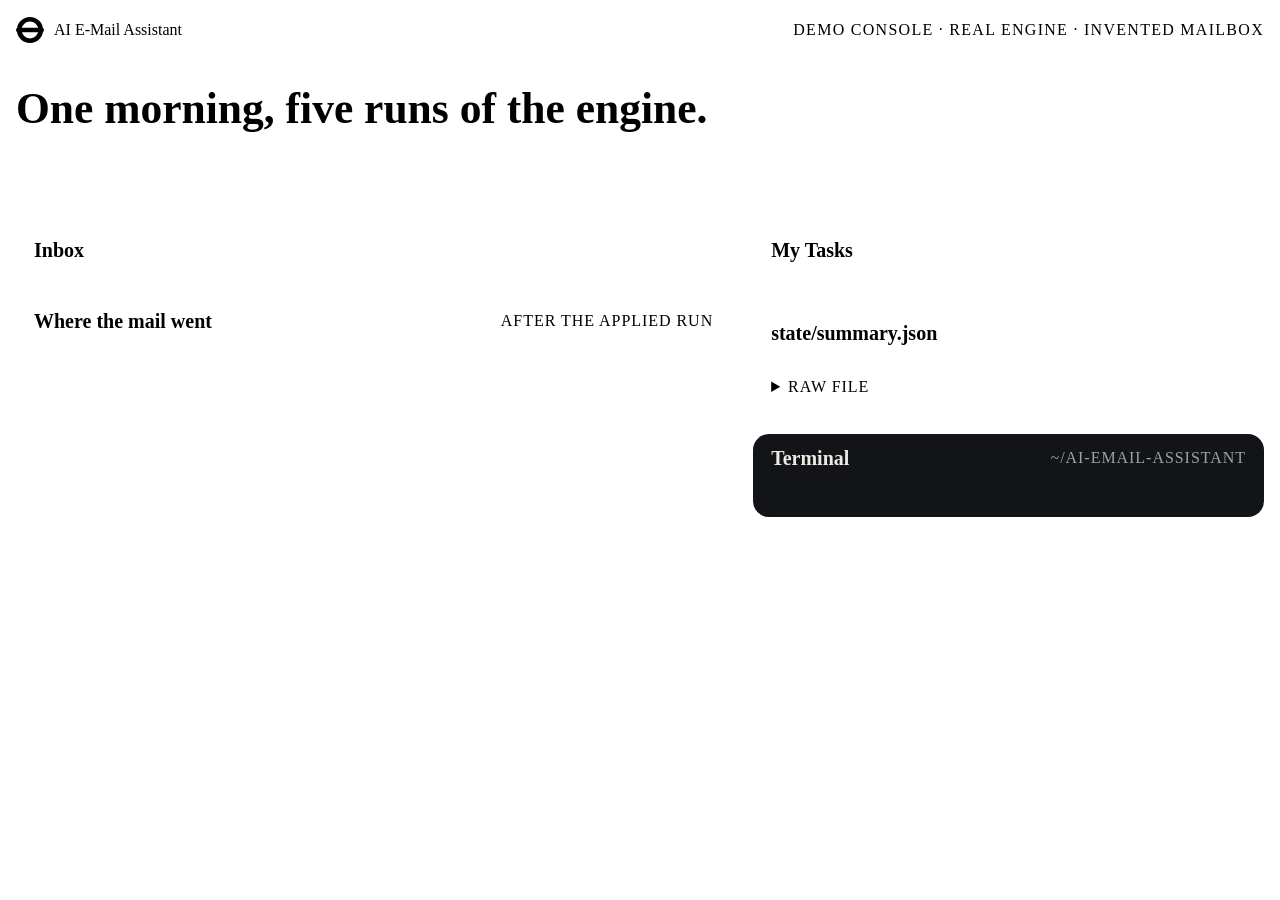
==== website/demo/index.html @ dd91ea79 "WIP: marketing site, demo and film (before syncing main) Co-Authored-By: Claude Opus 5.5 <noreply@an" ====
<!doctype html>
<html lang="en">
<head>
<meta charset="utf-8">
<meta name="viewport" content="width=device-width, initial-scale=1">
<title>Demo console · AI E-Mail Assistant</title>
<meta name="description" content="Step through a real run of the AI E-Mail Assistant engine on an invented mailbox: the inbox, the tasks, the terminal and the summary, before and after.">
<meta name="theme-color" content="#f4f2ec">
<link rel="icon" href="../docs/assets/brand/favicon.svg" type="image/svg+xml">
<link rel="stylesheet" href="../docs/assets/brand/transit.css">
<style>
*,*::before,*::after{box-sizing:border-box}
body{margin:0;background:var(--enamel);color:var(--ink);font:400 1rem/1.5 var(--read-face);font-variant-numeric:tabular-nums}
a{color:inherit;text-underline-offset:.2em}
:focus-visible{outline:3px solid var(--focus);outline-offset:2px;border-radius:4px}
h1,h2,h3{font-family:var(--sign-face);margin:0;line-height:1.05}
.wrap{width:min(1400px,100% - 32px);margin-inline:auto}
code{font-family:var(--mono-face);font-size:.92em}

.top{border-bottom:1px solid var(--rule)}
.top .wrap{display:flex;align-items:center;gap:16px;height:60px}
.brand{display:flex;align-items:center;gap:10px;font:800 1.1rem/1 var(--sign-face);text-decoration:none}
.top .note{margin-left:auto;font:600 .82rem/1.3 var(--sign-face);letter-spacing:.08em;text-transform:uppercase;color:var(--ink-2);text-align:right}
@media (max-width:700px){.top .note{display:none}}

/* the run as a line of stations */
.steps{padding:26px 0 8px}
.steps h1{font-size:clamp(1.9rem,3.4vw,2.8rem);font-weight:800;margin-bottom:22px}
.steps ol{position:relative;display:grid;grid-template-columns:repeat(5,1fr);margin:0;padding:0;list-style:none}
.steps ol::before{content:"";position:absolute;left:14px;right:14px;top:13px;height:8px;border-radius:4px;background:var(--l-trunk)}
.steps button{position:relative;display:block;width:100%;text-align:left;background:none;border:0;padding:44px 16px 4px 0;color:var(--ink-2);cursor:pointer;font:inherit}
.steps button::before{content:"";position:absolute;left:0;top:0;width:34px;height:34px;border-radius:50%;background:var(--enamel);border:5px solid var(--l-trunk);transition:transform .35s var(--step)}
.steps button[aria-current="step"]{color:var(--ink)}
.steps button[aria-current="step"]::before{background:var(--l-trunk);transform:scale(1.12)}
.steps button:hover::before{transform:scale(1.12)}
.steps b{display:block;font:700 1.15rem/1.1 var(--sign-face);color:var(--ink)}
.steps small{display:block;font-size:.9rem;margin-top:2px}
.caption{margin:14px 0 0;padding:14px 18px;border-radius:12px;background:var(--enamel-2);font-size:1.02rem}
.caption code{background:var(--enamel);padding:1px 6px;border-radius:5px}
@media (max-width:800px){
  .steps ol{grid-template-columns:1fr;gap:6px}
  .steps ol::before{left:13px;right:auto;top:10px;bottom:10px;width:8px;height:auto}
  .steps button{padding:4px 0 4px 50px;min-height:40px}
}

/* layout */
.grid{display:grid;grid-template-columns:minmax(0,7fr) minmax(0,5fr);gap:22px;padding:22px 0 64px}
.col{display:grid;gap:22px;align-content:start}
@media (max-width:1000px){.grid{grid-template-columns:1fr}}
.panel{background:var(--enamel);border:1px solid var(--rule);border-radius:16px;overflow:hidden}
.panel > header{display:flex;align-items:center;gap:12px;padding:14px 18px;border-bottom:1px solid var(--rule)}
.panel > header h2{font-size:1.25rem;font-weight:800}
.panel > header .meta{margin-left:auto;font:600 .88rem/1 var(--sign-face);letter-spacing:.06em;text-transform:uppercase;color:var(--ink-2)}
.panel > header .meta.sig{color:var(--signal)}

/* inbox: a plain mail list */
.mail{list-style:none;margin:0;padding:0}
.mail li{display:grid;grid-template-columns:14px minmax(0,11rem) minmax(0,1fr) auto;gap:4px 14px;align-items:center;padding:11px 18px;border-bottom:1px solid var(--enamel-3)}
.mail li:last-child{border-bottom:0}
.mail .u{width:9px;height:9px;border-radius:50%;background:var(--l-meeting-invite)}
.mail li:not(.unread) .u{background:transparent}
.mail .from{font-weight:700;white-space:nowrap;overflow:hidden;text-overflow:ellipsis}
.mail li:not(.unread) .from{font-weight:400;color:var(--ink-2)}
.mail .line1{min-width:0;display:flex;align-items:center;gap:8px;overflow:hidden}
.mail .subj{white-space:nowrap;overflow:hidden;text-overflow:ellipsis;min-width:0}
.mail li.unread .subj{font-weight:700}
.mail .snip{color:var(--ink-3);font-weight:400}
.mail .tags{display:flex;gap:5px;flex:none}
.mail .when{font:400 .85rem/1 var(--mono-face);color:var(--ink-3);white-space:nowrap}
.mail .star{color:var(--l-newsletter)}
.mail li.waiting{background:color-mix(in srgb,var(--signal) 7%,transparent)}
.mail .wait{display:inline-flex;align-items:center;gap:6px;font:700 .78rem/1 var(--sign-face);letter-spacing:.04em;color:var(--signal);flex:none}
.mail .wait::before{content:"";width:10px;height:10px;border-radius:50%;border:3px solid var(--signal)}
.mail .gone{padding:14px 18px;color:var(--ink-2);font-size:.95rem;display:block}
@media (max-width:700px){
  .mail li{grid-template-columns:12px 1fr auto}
  .mail .line1{grid-column:2/-1;flex-wrap:wrap}
  .mail .snip{display:none}
}

/* tasks */
.tasks{list-style:none;margin:0;padding:6px 0}
.tasks li{display:grid;grid-template-columns:26px 1fr;gap:12px;padding:12px 18px;align-items:start}
.tasks .box{width:22px;height:22px;border-radius:50%;border:2.5px solid var(--ink-2);margin-top:1px;display:grid;place-items:center}
.tasks li.done .box{background:var(--l-fyi);border-color:var(--l-fyi)}
.tasks li.done .t{text-decoration:line-through;color:var(--ink-3)}
.tasks .t{font-weight:700}
.tasks .d{display:flex;gap:10px;align-items:center;margin-top:5px;font-size:.88rem;color:var(--ink-2)}
.tasks .due{font:600 .8rem/1 var(--sign-face);letter-spacing:.04em;padding:5px 8px;border-radius:6px;background:var(--enamel-2);color:var(--ink)}
.empty{padding:22px 18px;color:var(--ink-2)}

/* terminal */
.term{background:#121417;color:#eceae4;border-color:#121417}
.term > header{border-color:#2c3035}
.term > header h2{color:#eceae4}
.term > header .meta{color:#9ea2a7}
.term pre{margin:0;padding:16px 18px 18px;font:400 .84rem/1.6 var(--mono-face);white-space:pre-wrap;word-break:break-word;max-height:540px;overflow:auto}
.term .cmd{color:#fff;font-weight:600}
.term .p{color:var(--signal)}
.term .dim{color:#9ea2a7}
.term .apply{color:#5fd48a}
.term .dry{color:#ffd166}

/* summary board */
.board{background:var(--panel);color:var(--panel-ink);border-color:var(--panel)}
.board > header{border-color:color-mix(in srgb,var(--panel-ink) 16%,transparent)}
.board > header h2{color:var(--panel-ink)}
.board > header .meta{color:var(--panel-ink-2)}
.board dl{display:grid;grid-template-columns:1fr auto;margin:0;padding:6px 18px 14px}
.board dt,.board dd{padding:9px 0;border-bottom:1px solid color-mix(in srgb,var(--panel-ink) 10%,transparent);margin:0}
.board dt{font:600 .98rem/1.2 var(--sign-face);letter-spacing:.05em;text-transform:uppercase;color:var(--panel-ink-2)}
.board dd{font:600 1.05rem/1.2 var(--mono-face);text-align:right}
.board dd.sig,.board dt.sig{color:var(--signal)}
.board details{padding:0 18px 16px}
.board summary{cursor:pointer;font:700 .9rem/1 var(--sign-face);letter-spacing:.06em;text-transform:uppercase;color:var(--panel-ink-2)}
.board details pre{font:400 .78rem/1.5 var(--mono-face);white-space:pre-wrap;max-height:320px;overflow:auto;color:var(--panel-ink-2)}

.mapwrap{padding:18px 18px 8px}

/* shot mode: one panel alone, for documentation screenshots */
html.shot body{background:var(--enamel)}
html.shot .top,html.shot .steps{display:none}
html.shot .grid{display:block;padding:0;width:100%}
html.shot .col{display:block}
html.shot [data-panel]{display:none}
html.shot [data-panel].on{display:block;border-radius:0;border:0}
html.shot .term pre{max-height:none}
</style>
</head>
<body>
<header class="top">
  <div class="wrap">
    <a class="brand" href="../">
      <svg width="28" height="28" viewBox="0 0 30 30" aria-hidden="true"><circle cx="15" cy="15" r="11.5" fill="none" stroke="currentColor" stroke-width="5"/><rect x="0" y="12.5" width="30" height="5" rx="2.5" fill="var(--signal)"/></svg>
      AI E-Mail Assistant
    </a>
    <p class="note">Demo console · real engine · invented mailbox</p>
  </div>
</header>

<main>
<div class="steps wrap">
  <h1>One morning, five runs of the engine.</h1>
  <ol id="steps"></ol>
  <p class="caption" id="caption" aria-live="polite"></p>
</div>

<div class="grid wrap">
  <div class="col">
    <section class="panel" data-panel="inbox" aria-labelledby="inbox-h">
      <header><h2 id="inbox-h">Inbox</h2><span class="meta" id="inbox-meta"></span></header>
      <ul class="mail" id="mail"></ul>
    </section>
    <section class="panel" data-panel="map" aria-labelledby="map-h">
      <header><h2 id="map-h">Where the mail went</h2><span class="meta">after the applied run</span></header>
      <div class="mapwrap"><svg id="map"></svg></div>
    </section>
  </div>
  <div class="col">
    <section class="panel" data-panel="tasks" aria-labelledby="tasks-h">
      <header><h2 id="tasks-h">My Tasks</h2><span class="meta" id="tasks-meta"></span></header>
      <ul class="tasks" id="tasks"></ul>
    </section>
    <section class="panel board" data-panel="board" aria-labelledby="board-h">
      <header><h2 id="board-h">state/summary.json</h2><span class="meta" id="board-meta"></span></header>
      <dl id="summary"></dl>
      <details><summary>Raw file</summary><pre id="raw"></pre></details>
    </section>
    <section class="panel term" data-panel="terminal" aria-labelledby="term-h">
      <header><h2 id="term-h">Terminal</h2><span class="meta">~/ai-email-assistant</span></header>
      <pre id="term"></pre>
    </section>
  </div>
</div>
</main>

<script type="module">
import { drawLineMap, lineVar, DARK_TEXT } from "../docs/assets/js/linemap.js";
const $ = (s) => document.querySelector(s);
const esc = (s) => String(s).replace(/[&<>"]/g, (c) => ({ "&": "&amp;", "<": "&lt;", ">": "&gt;", '"': "&quot;" })[c]);
const params = new URLSearchParams(location.search);
if (params.get("theme")) document.documentElement.dataset.theme = params.get("theme");

const snap = await fetch("../docs/assets/demo/run.json").then((r) => r.json());
const STEPS = {
  arrive: { label: "Arrive", sub: "38 unread overnight", text: "The invented mailbox at 08:00: 38 unread messages in the 7-day window, plus one older thread that a scheduled run never touches." },
  preview: { label: "Preview", sub: "dry run, 2 model calls", text: "<code>python3 runner.py</code> plans everything and changes nothing. Rules route 27 messages; 10 go to the first-pass model, 3 of those to the stronger one. Decisions are validated and cached for today." },
  apply: { label: "Apply", sub: "labels, sweeps, tasks", text: "<code>python3 runner.py --apply</code> reuses the preview's validated decisions with no new model call: four tasks first, then labels, then sweeps archive what is done." },
  quiet: { label: "Next hour", sub: "nothing new, no model", text: "The 09:00 scheduled run finds nothing new to classify. The message held for review is not re-sent today, so no model is launched." },
  done: { label: "Task done", sub: "thread archived", text: "You tick off “Approve the Q4 hiring plan” in Google Tasks. The next run syncs it and archives the thread, as the Action tag's <code>on_task_done</code> asks." },
};
const order = Object.keys(STEPS);
const fmtAge = (h) => (h < 24 ? `${Math.round(h)}h` : `${Math.round(h / 24)}d`);
const bullet = (tag, blind) => `<span class="bullet${blind ? " bullet--blind" : ""}"${DARK_TEXT.has(tag) ? " data-dark" : ""} style="--c:${lineVar(tag)}">AI/${esc(tag)}</span>`;
const day = (iso) => new Date(`${iso}T12:00:00`).toLocaleDateString("en-GB", { weekday: "short", day: "numeric", month: "short" });

$("#steps").innerHTML = order.map((k) => `<li><button type="button" data-step="${k}"><b>${STEPS[k].label}</b><small>${STEPS[k].sub}</small></button></li>`).join("");

function colour(line) {
  const e = esc(line);
  if (line.startsWith("$ ")) return `<span class="cmd"><span class="p">$</span>${e.slice(1)}</span>`;
  if (/^\s+DRY/.test(line)) return e.replace("DRY", '<span class="dry">DRY</span>');
  if (/^\s+APPLY/.test(line)) return e.replace("APPLY", '<span class="apply">APPLY</span>');
  if (/^\[/.test(line)) return `<span class="dim">${e}</span>`;
  return e;
}

let previous = null;
function show(name) {
  const step = snap.steps.find((s) => s.name === name);
  document.querySelectorAll("#steps button").forEach((b) => {
    if (b.dataset.step === name) b.setAttribute("aria-current", "step");
    else b.removeAttribute("aria-current");
  });
  $("#caption").innerHTML = STEPS[name].text;

  const inbox = step.mailbox.filter((m) => m.inbox);
  const gone = step.mailbox.length - inbox.length;
  const unread = inbox.filter((m) => m.unread).length;
  const waiting = name !== "arrive" && name !== "preview" ? inbox.filter((m) => snap.routes[m.id] === "waiting") : [];
  $("#inbox-meta").textContent = `${inbox.length} in inbox · ${unread} unread`;
  const blind = previous && previous !== name;
  $("#mail").innerHTML = inbox.map((m) => {
    const wait = waiting.includes(m);
    return `<li class="${m.unread ? "unread" : ""}${wait ? " waiting" : ""}">
      <span class="u" aria-label="${m.unread ? "unread" : "read"}"></span>
      <span class="from">${esc(m.from)}</span>
      <span class="line1">${m.starred ? '<svg class="star" role="img" aria-label="starred" width="15" height="15" viewBox="0 0 24 24"><path d="M12 3l2.7 5.6 6.1.8-4.5 4.2 1.1 6.1L12 16.8l-5.4 2.9 1.1-6.1-4.5-4.2 6.1-.8z" fill="currentColor"/></svg>' : ""}<span class="tags">${m.tags.map((t) => bullet(t, blind)).join("")}</span>${wait ? '<span class="wait">Waiting for you</span>' : ""}<span class="subj">${esc(m.subject)} <span class="snip">— ${esc(m.snippet)}</span></span></span>
      <span class="when">${fmtAge(m.hours)}</span></li>`;
  }).join("") + (gone ? `<li class="gone-row"><span class="gone">${gone} archived out of the inbox by sweeps and completed tasks; still searchable in All Mail.</span></li>` : "");

  const tasks = step.tasks;
  $("#tasks-meta").textContent = tasks.length ? `${tasks.filter((t) => t.status !== "completed").length} open` : "empty";
  $("#tasks").innerHTML = tasks.length ? tasks.map((t) => `<li class="${t.status === "completed" ? "done" : ""}"><span class="box" aria-hidden="true">${t.status === "completed" ? '<svg width="12" height="12" viewBox="0 0 24 24"><path d="M5 12.5l4.5 4.5L19 7.5" fill="none" stroke="#fff" stroke-width="3.4" stroke-linecap="round" stroke-linejoin="round"/></svg>' : ""}</span><div><div class="t">${esc(t.title)}</div><div class="d"><span class="due">Due ${day(t.due)}</span><span>AI/Action · linked to the thread</span></div></div></li>`).join("")
    : `<li class="empty">No tasks yet. ${name === "preview" ? "A dry run plans tasks but creates none." : "Nothing has run."}</li>`;

  const s = step.summary;
  if (s) {
    $("#board-meta").textContent = s.apply ? "applied" : "dry run";
    const rows = [
      ["Status", s.status.replace("_", " ")], ["Pending for the model", s.pending], ["Classified", s.classified],
      ["Reused from cache", s.cached], ["Archived", s.archived], ["Tasks created", s.tasks_created],
      ["Model calls this run", step.model_calls.length], ["Waiting for you", s.unresolved_ids.length],
    ];
    $("#summary").innerHTML = rows.map(([k, v]) => {
      const sig = k === "Waiting for you" && v ? ' class="sig"' : "";
      return `<dt${sig}>${k}</dt><dd${sig}>${esc(v)}</dd>`;
    }).join("") + (s.rule_candidates.length ? `<dt>Rule proposed</dt><dd>${esc(s.rule_candidates[0].query)}</dd>` : "");
    $("#raw").textContent = JSON.stringify({ ...s, started: undefined, finished: undefined }, null, 1);
  } else {
    $("#board-meta").textContent = "not written yet";
    $("#summary").innerHTML = `<dt>Status</dt><dd>no run yet</dd>`;
    $("#raw").textContent = "{}";
  }

  const lines = step.transcript.length
    ? step.transcript.flatMap((r) => [`$ ${r.command}`, ...r.output.split("\n"), ""])
    : ["$ ls state/", "ls: state/: No such file or directory"];
  $("#term").innerHTML = lines.map(colour).join("\n");
  previous = name;
  if (!params.get("shot")) history.replaceState(null, "", `?step=${name}${params.get("theme") ? `&theme=${params.get("theme")}` : ""}`);
}

document.querySelectorAll("#steps button").forEach((b) => b.addEventListener("click", () => show(b.dataset.step)));
drawLineMap($("#map"), snap, { label: "Where the demo mail went after the applied run" });
show(order.includes(params.get("step")) ? params.get("step") : "apply");

const shot = params.get("shot");
if (shot) {
  document.documentElement.classList.add("shot");
  document.querySelector(`[data-panel="${shot}"]`).classList.add("on");
}
document.documentElement.dataset.ready = "1";
</script>
</body>
</html>
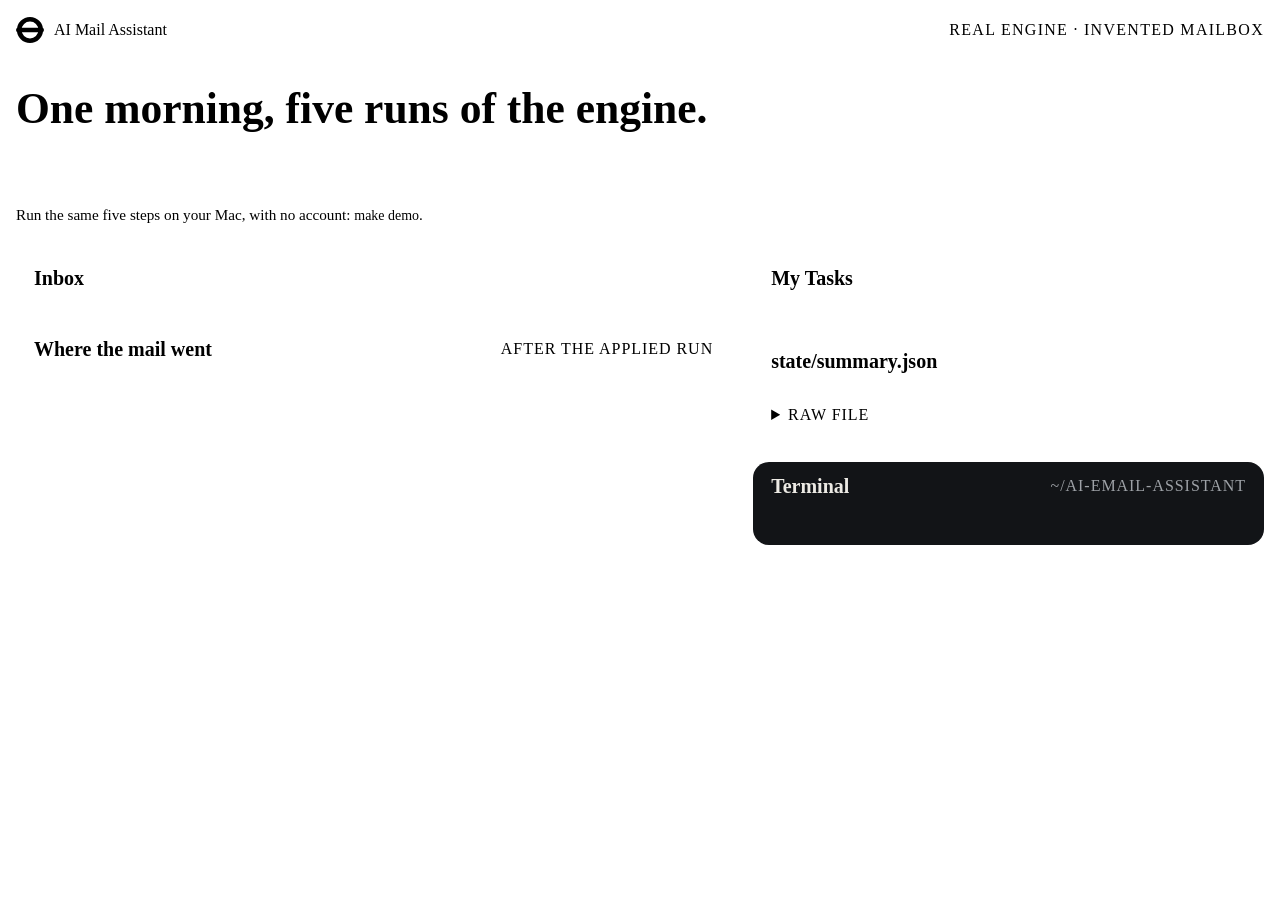
==== commit 1938b636: "Marketing site, demo console and EN/FR film, integrated with the one-command setup - Landing page (w" ====
--- a/website/demo/index.html
+++ b/website/demo/index.html
@@ -3,8 +3,8 @@
 <head>
 <meta charset="utf-8">
 <meta name="viewport" content="width=device-width, initial-scale=1">
-<title>Demo console · AI E-Mail Assistant</title>
-<meta name="description" content="Step through a real run of the AI E-Mail Assistant engine on an invented mailbox: the inbox, the tasks, the terminal and the summary, before and after.">
+<title>Demo console · AI Mail Assistant</title>
+<meta name="description" content="Step through a real run of the AI Mail Assistant engine on an invented mailbox: the inbox, the tasks, the terminal and the summary, before and after.">
 <meta name="theme-color" content="#f4f2ec">
 <link rel="icon" href="../docs/assets/brand/favicon.svg" type="image/svg+xml">
 <link rel="stylesheet" href="../docs/assets/brand/transit.css">
@@ -36,6 +36,7 @@
 .steps b{display:block;font:700 1.15rem/1.1 var(--sign-face);color:var(--ink)}
 .steps small{display:block;font-size:.9rem;margin-top:2px}
 .caption{margin:14px 0 0;padding:14px 18px;border-radius:12px;background:var(--enamel-2);font-size:1.02rem}
+.hint{margin:10px 0 0;color:var(--ink-2);font-size:.95rem}
 .caption code{background:var(--enamel);padding:1px 6px;border-radius:5px}
 @media (max-width:800px){
   .steps ol{grid-template-columns:1fr;gap:6px}
@@ -72,6 +73,7 @@
 .mail .wait{display:inline-flex;align-items:center;gap:6px;font:700 .78rem/1 var(--sign-face);letter-spacing:.04em;color:var(--signal);flex:none}
 .mail .wait::before{content:"";width:10px;height:10px;border-radius:50%;border:3px solid var(--signal)}
 .mail .gone{padding:14px 18px;color:var(--ink-2);font-size:.95rem;display:block}
+.mail li.gone-row,.tasks li.empty{display:block}
 @media (max-width:700px){
   .mail li{grid-template-columns:12px 1fr auto}
   .mail .line1{grid-column:2/-1;flex-wrap:wrap}
@@ -96,7 +98,7 @@
 .term > header .meta{color:#9ea2a7}
 .term pre{margin:0;padding:16px 18px 18px;font:400 .84rem/1.6 var(--mono-face);white-space:pre-wrap;word-break:break-word;max-height:540px;overflow:auto}
 .term .cmd{color:#fff;font-weight:600}
-.term .p{color:var(--signal)}
+.term .p{color:#9ea2a7}
 .term .dim{color:#9ea2a7}
 .term .apply{color:#5fd48a}
 .term .dry{color:#ffd166}
@@ -131,10 +133,10 @@
 <header class="top">
   <div class="wrap">
     <a class="brand" href="../">
-      <svg width="28" height="28" viewBox="0 0 30 30" aria-hidden="true"><circle cx="15" cy="15" r="11.5" fill="none" stroke="currentColor" stroke-width="5"/><rect x="0" y="12.5" width="30" height="5" rx="2.5" fill="var(--signal)"/></svg>
-      AI E-Mail Assistant
+      <svg width="28" height="28" viewBox="0 0 30 30" aria-hidden="true"><circle cx="15" cy="15" r="11.5" fill="none" stroke="currentColor" stroke-width="5"/><rect x="0" y="12.5" width="30" height="5" rx="2.5" fill="var(--l-meeting-invite)"/></svg>
+      AI Mail Assistant
     </a>
-    <p class="note">Demo console · real engine · invented mailbox</p>
+    <p class="note">Real engine · invented mailbox</p>
   </div>
 </header>
 
@@ -143,6 +145,7 @@
   <h1>One morning, five runs of the engine.</h1>
   <ol id="steps"></ol>
   <p class="caption" id="caption" aria-live="polite"></p>
+  <p class="hint">Run the same five steps on your Mac, with no account: <code>make demo</code>.</p>
 </div>
 
 <div class="grid wrap">
@@ -183,9 +186,9 @@
 
 const snap = await fetch("../docs/assets/demo/run.json").then((r) => r.json());
 const STEPS = {
-  arrive: { label: "Arrive", sub: "38 unread overnight", text: "The invented mailbox at 08:00: 38 unread messages in the 7-day window, plus one older thread that a scheduled run never touches." },
-  preview: { label: "Preview", sub: "dry run, 2 model calls", text: "<code>python3 runner.py</code> plans everything and changes nothing. Rules route 27 messages; 10 go to the first-pass model, 3 of those to the stronger one. Decisions are validated and cached for today." },
-  apply: { label: "Apply", sub: "labels, sweeps, tasks", text: "<code>python3 runner.py --apply</code> reuses the preview's validated decisions with no new model call: four tasks first, then labels, then sweeps archive what is done." },
+  arrive: { label: "Arrive", sub: "38 unread, 37 this week", text: "The invented mailbox at 08:00: 38 unread messages in the 7-day window, plus one older thread that a scheduled run never touches." },
+  preview: { label: "Preview", sub: "dry run, 2 model calls", text: "<code>make classify</code> (<code>runner.py</code>) plans everything and changes nothing. Rules route 27 messages; 10 go to the first-pass model, 3 of those to the stronger one. Decisions are validated and cached for today." },
+  apply: { label: "Apply", sub: "labels, sweeps, tasks", text: "<code>make apply</code> (<code>runner.py --apply</code>) asks first, then reuses the preview's validated decisions with no new model call: four tasks first, then labels, then sweeps archive what is done." },
   quiet: { label: "Next hour", sub: "nothing new, no model", text: "The 09:00 scheduled run finds nothing new to classify. The message held for review is not re-sent today, so no model is launched." },
   done: { label: "Task done", sub: "thread archived", text: "You tick off “Approve the Q4 hiring plan” in Google Tasks. The next run syncs it and archives the thread, as the Action tag's <code>on_task_done</code> asks." },
 };
